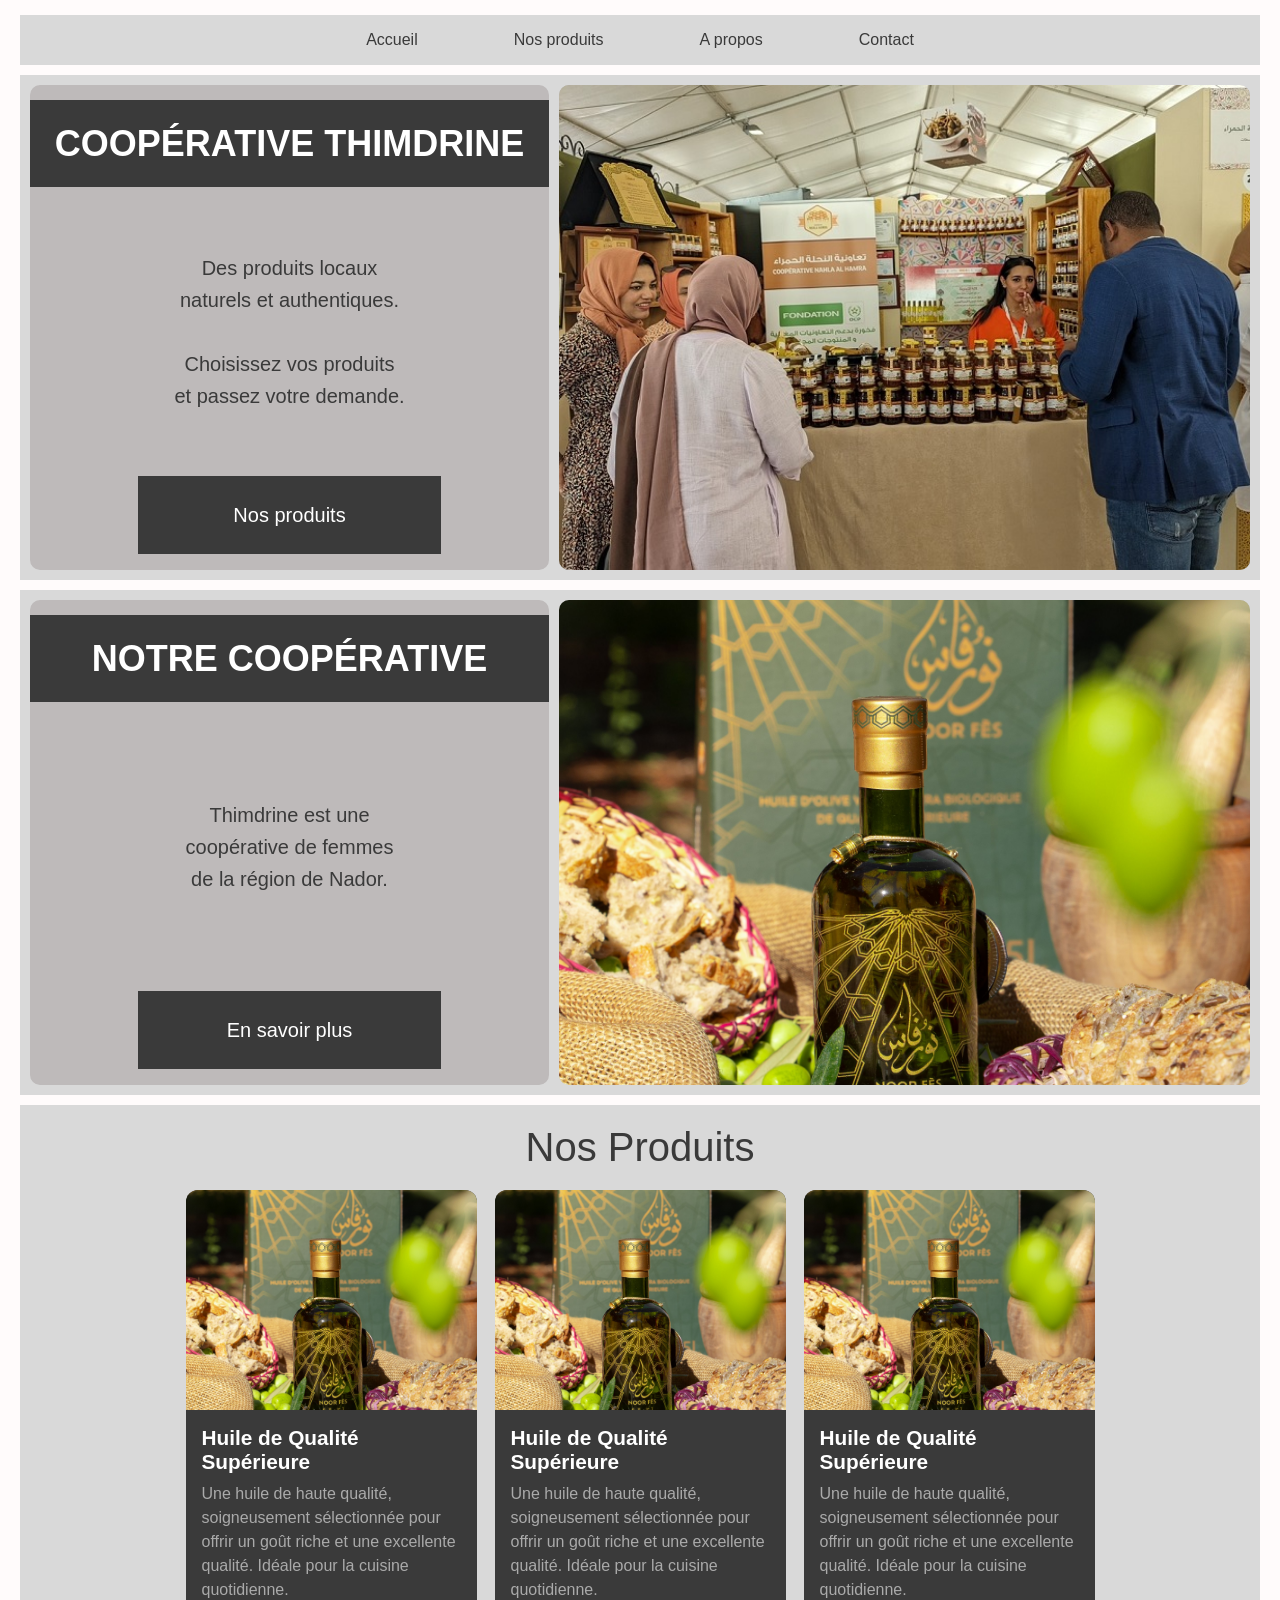
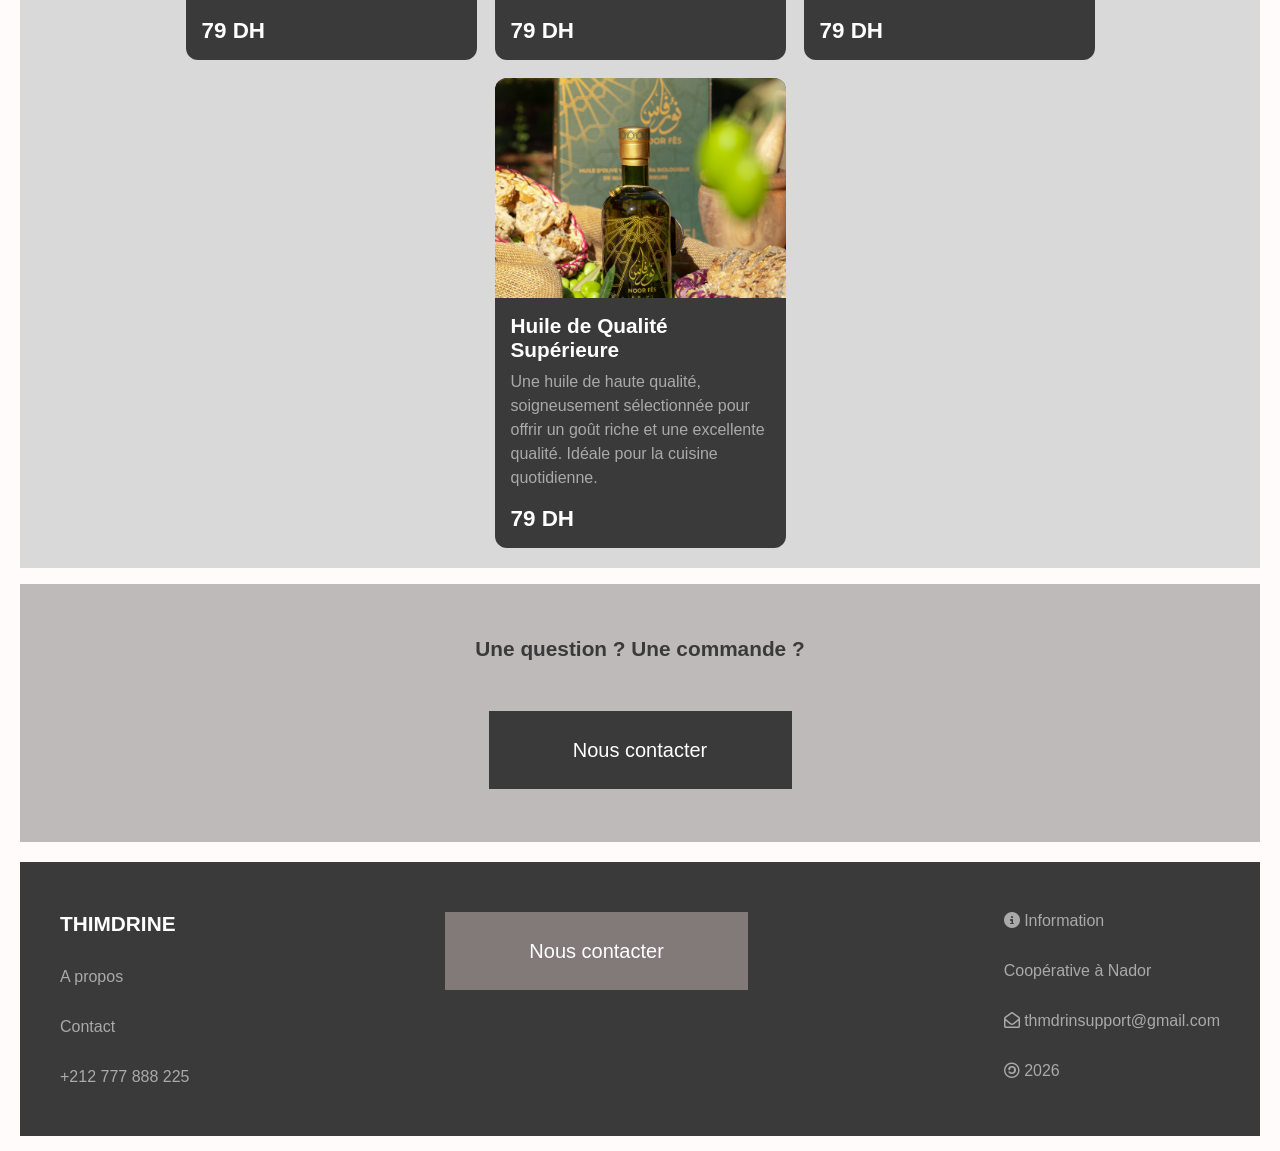
==== index.html @ dab17594 "chore: organize project structure (css, assets/images, docs)" ====
<!DOCTYPE html>
<html lang="fr">

<head>
    <meta charset="UTF-8">
    <meta name="viewport" content="width=device-width, initial-scale=1.0">
    <meta name="description" content="Coopérative Thimdrine : produits locaux, naturels et authentiques de la région de Nador.">
    <title>Accueil - Coopérative Thimdrine</title>
    <link rel="stylesheet" href="css/style.css">
    <link rel="stylesheet" href="https://cdnjs.cloudflare.com/ajax/libs/font-awesome/6.7.2/css/all.min.css">
</head>

<body>

    <header>
        <nav>
            <ul class="nav-list">
                <li><a href="index.html">Accueil</a></li>
                <li><a href="produits.html">Nos produits</a></li>
                <li><a href="apropos.html">A propos</a></li>
                <li><a href="contact.html">Contact</a></li>
            </ul>
        </nav>
    </header>

    <main>

        <section class="split">
            <div class="panel">
                <h1 class="panel-title">COOPÉRATIVE THIMDRINE</h1>
                <p class="panel-text">
                    Des produits locaux<br>
                    naturels et authentiques.<br><br>
                    Choisissez vos produits<br>
                    et passez votre demande.
                </p>
                <a class="btn" href="produits.html">Nos produits</a>
            </div>
            <div class="split-image">
                <img src="assets/images/cooperative-stand.png" alt="Produits de la coopérative Thimdrine" width="727" height="485">
            </div>
        </section>

        <section class="split">
            <div class="panel">
                <h2 class="panel-title">NOTRE COOPÉRATIVE</h2>
                <p class="panel-text">
                    Thimdrine est une<br>
                    coopérative de femmes<br>
                    de la région de Nador.
                </p>
                <a class="btn" href="apropos.html">En savoir plus</a>
            </div>
            <div class="split-image">
                <img src="assets/images/produits-huile.png" alt="Les femmes de la coopérative Thimdrine" width="727" height="485" loading="lazy">
            </div>
        </section>

        <section class="products">
            <h2 class="section-title">Nos Produits</h2>
            <div class="cards">

                <article class="card">
                    <img class="card-img" src="assets/images/produits-huile.png" alt="Huile de qualité supérieure" width="291" height="220" loading="lazy">
                    <h3 class="card-title">Huile de Qualité Supérieure</h3>
                    <p class="card-text">
                        Une huile de haute qualité, soigneusement sélectionnée pour offrir
                        un goût riche et une excellente qualité. Idéale pour la cuisine
                        quotidienne.
                    </p>
                    <p class="card-price">79 DH</p>
                </article>

                <article class="card">
                    <img class="card-img" src="assets/images/produits-huile.png" alt="Huile de qualité supérieure" width="291" height="220" loading="lazy">
                    <h3 class="card-title">Huile de Qualité Supérieure</h3>
                    <p class="card-text">
                        Une huile de haute qualité, soigneusement sélectionnée pour offrir
                        un goût riche et une excellente qualité. Idéale pour la cuisine
                        quotidienne.
                    </p>
                    <p class="card-price">79 DH</p>
                </article>

                <article class="card">
                    <img class="card-img" src="assets/images/produits-huile.png" alt="Huile de qualité supérieure" width="291" height="220" loading="lazy">
                    <h3 class="card-title">Huile de Qualité Supérieure</h3>
                    <p class="card-text">
                        Une huile de haute qualité, soigneusement sélectionnée pour offrir
                        un goût riche et une excellente qualité. Idéale pour la cuisine
                        quotidienne.
                    </p>
                    <p class="card-price">79 DH</p>
                </article>

                <article class="card">
                    <img class="card-img" src="assets/images/produits-huile.png" alt="Huile de qualité supérieure" width="291" height="220" loading="lazy">
                    <h3 class="card-title">Huile de Qualité Supérieure</h3>
                    <p class="card-text">
                        Une huile de haute qualité, soigneusement sélectionnée pour offrir
                        un goût riche et une excellente qualité. Idéale pour la cuisine
                        quotidienne.
                    </p>
                    <p class="card-price">79 DH</p>
                </article>

            </div>
        </section>

        <section class="cta">
            <h2 class="cta-title">Une question ? Une commande ?</h2>
            <a class="btn" href="contact.html">Nous contacter</a>
        </section>

    </main>

    <footer class="footer">

        <div class="footer-col">
            <div class="footer-logo">THIMDRINE</div>
            <a href="apropos.html">A propos</a>
            <a href="contact.html">Contact</a>
            <span>+212 777 888 225</span>
        </div>

        <div class="footer-col">
            <a class="btn btn-footer" href="contact.html">Nous contacter</a>
        </div>

        <div class="footer-col">
            <div><i class="fa-solid fa-circle-info"></i> Information</div>
            <div>Coopérative à Nador</div>
            <div><i class="fa-regular fa-envelope-open"></i> thmdrinsupport@gmail.com</div>
            <div><i class="fa-brands fa-creative-commons-sa"></i> 2026</div>
        </div>

    </footer>

</body>

</html>
---- css/style.css ----
:root {
    --gray-100: #FFFBFB;
    --gray-150: #D9D9D9;
    --gray-500: #BEBABA;
    --gray-600: #827979;
    --gray-800: #3A3A3A;
    --white: #FFFFFF;
    --text-light: #AAAAAA;
    --radius: 10px;
} 


* {
    box-sizing: border-box;
}

body {
    margin: 0 auto;
    padding: 15px 20px;
    max-width: 1300px;
    font-family: Arial, Helvetica, sans-serif;
    background-color: var(--gray-100);
    color: var(--gray-800);
}

img {
    display: block;
    max-width: 100%;
}

a {
    color: inherit;
    text-decoration: none;
}

ul {
    list-style: none;
    margin: 0;
    padding: 0;
}


.nav-list {
    background-color: var(--gray-150);
    min-height: 50px;
    display: flex;
    justify-content: center;
    align-items: center;
    flex-wrap: wrap;
    gap: 1rem 6rem;
}

.nav-list a.active {
    font-weight: bold;
    text-decoration: underline;
}


.btn {
    display: flex;
    justify-content: center;
    align-items: center;
    width: 303px;
    max-width: 100%;
    height: 78px;
    margin: 0 auto 1rem;
    border: none;
    background-color: var(--gray-800);
    color: var(--white);
    font-size: 20px;
    cursor: pointer;
}

.btn-footer {
    background-color: var(--gray-600);
    margin: 0;
}


.split {
    display: flex;
    flex-wrap: wrap;
    gap: 10px;
    margin-top: 10px;
    padding: 10px;
    background-color: var(--gray-150);
}

.panel {
    display: flex;
    flex-direction: column;
    justify-content: space-between;
    width: 519px;
    max-width: 100%;
    min-height: 485px;
    background-color: var(--gray-500);
    border-radius: var(--radius);
}

.panel-title {
    display: flex;
    justify-content: center;
    align-items: center;
    height: 87px;
    margin: 15px 0 0;
    background-color: var(--gray-800);
    color: var(--white);
    font-size: 36px;
    text-align: center;
}

.panel-text {
    padding: 20px;
    font-size: 20px;
    line-height: 1.6;
    text-align: center;
}

.split-image {
    flex: 1;
    min-width: 300px;
    height: 485px;
    background-color: var(--gray-500);
    border-radius: var(--radius);
}

.split-image img {
    width: 100%;
    height: 100%;
    object-fit: cover;
    border-radius: var(--radius);
}


.products {
    margin-top: 10px;
    padding: 20px;
    background-color: var(--gray-150);
}

.section-title {
    margin: 0 0 20px;
    font-size: 40px;
    font-weight: normal;
    text-align: center;
}

.cards {
    display: flex;
    flex-wrap: wrap;
    justify-content: center;
    gap: 18px;
}

.card {
    width: 291px;
    max-width: 100%;
    background-color: var(--gray-800);
    color: var(--white);
    border-radius: 12px;
    overflow: hidden;
    display: flex;
    flex-direction: column;
}

.card-img {
    width: 100%;
    height: 220px;
    object-fit: cover;
}

.card-title {
    margin: 0;
    padding: 1rem 1rem 0.5rem;
    font-size: 1.3rem;
}

.card-text {
    margin: 0;
    padding: 0 1rem;
    color: var(--text-light);
    line-height: 1.5;
    flex: 1;
}

.card-price {
    margin: 0;
    padding: 1rem;
    font-size: 1.4rem;
    font-weight: bold;
}


.cta {
    display: flex;
    flex-direction: column;
    justify-content: center;
    align-items: center;
    gap: 50px;
    min-height: 258px;
    margin-top: 16px;
    padding: 20px;
    background-color: var(--gray-500);
}

.cta-title {
    margin: 0;
    font-size: 1.3rem;
    text-align: center;
}

.cta .btn {
    margin: 0;
}


.footer {
    display: flex;
    flex-wrap: wrap;
    justify-content: space-between;
    gap: 2rem;
    margin-top: 20px;
    padding: 50px 40px;
    background-color: var(--gray-800);
    color: var(--text-light);
}

.footer-col {
    display: flex;
    flex-direction: column;
    gap: 2rem;
}

.footer-logo {
    font-size: 1.3rem;
    font-weight: bold;
    color: var(--white);
}


.page-title {
    margin: 10px 0 0;
    padding: 30px 20px;
    background-color: var(--gray-800);
    color: var(--white);
    font-size: 36px;
    text-align: center;
}

.card-btn {
    display: block;
    margin: 0 1rem 1rem;
    padding: 12px;
    background-color: var(--gray-600);
    color: var(--white);
    text-align: center;
}


.info-list {
    display: flex;
    flex-wrap: wrap;
    justify-content: center;
    gap: 18px;
    margin-top: 10px;
    padding: 20px;
    background-color: var(--gray-150);
}

.info-box {
    width: 380px;
    max-width: 100%;
    padding: 25px;
    background-color: var(--gray-500);
    border-radius: var(--radius);
    text-align: center;
}

.info-box h3 {
    margin: 0 0 10px;
    font-size: 1.3rem;
}

.info-box p {
    margin: 0;
    line-height: 1.5;
}


.contact {
    display: flex;
    flex-wrap: wrap;
    gap: 10px;
    margin-top: 10px;
    padding: 10px;
    background-color: var(--gray-150);
}

.contact-form {
    flex: 1;
    min-width: 300px;
    display: flex;
    flex-direction: column;
    gap: 15px;
    padding: 25px;
    background-color: var(--gray-500);
    border-radius: var(--radius);
}

.contact-form label {
    display: block;
    margin-bottom: 5px;
}


.contact-form input,
.contact-form textarea {
    width: 100%;
    padding: 12px;
    border: 1px solid var(--gray-600);
    border-radius: 5px;
    background-color: var(--gray-100);
    font-family: inherit;
    font-size: 16px;
    resize: none;
}

.contact-form .btn {
    margin: 0;
}

.contact-info {
    width: 519px;
    max-width: 100%;
    display: flex;
    flex-direction: column;
    gap: 2rem;
    padding: 30px;
    background-color: var(--gray-800);
    color: var(--white);
    border-radius: var(--radius);
}

.contact-info h2 {
    margin: 0;
    font-size: 1.5rem;
}

.contact-info p {
    margin: 0;
    color: var(--text-light);
    line-height: 1.5;
}

@media (max-width: 700px) {
    .nav-list {
        gap: 0.5rem 1.5rem;
        padding: 10px;
    }

    .panel-title {
        font-size: 24px;
    }

    .split-image {
        height: 300px;
    }

    .page-title {
        font-size: 26px;
    }

    .footer {
        padding: 30px 20px;
    }
}
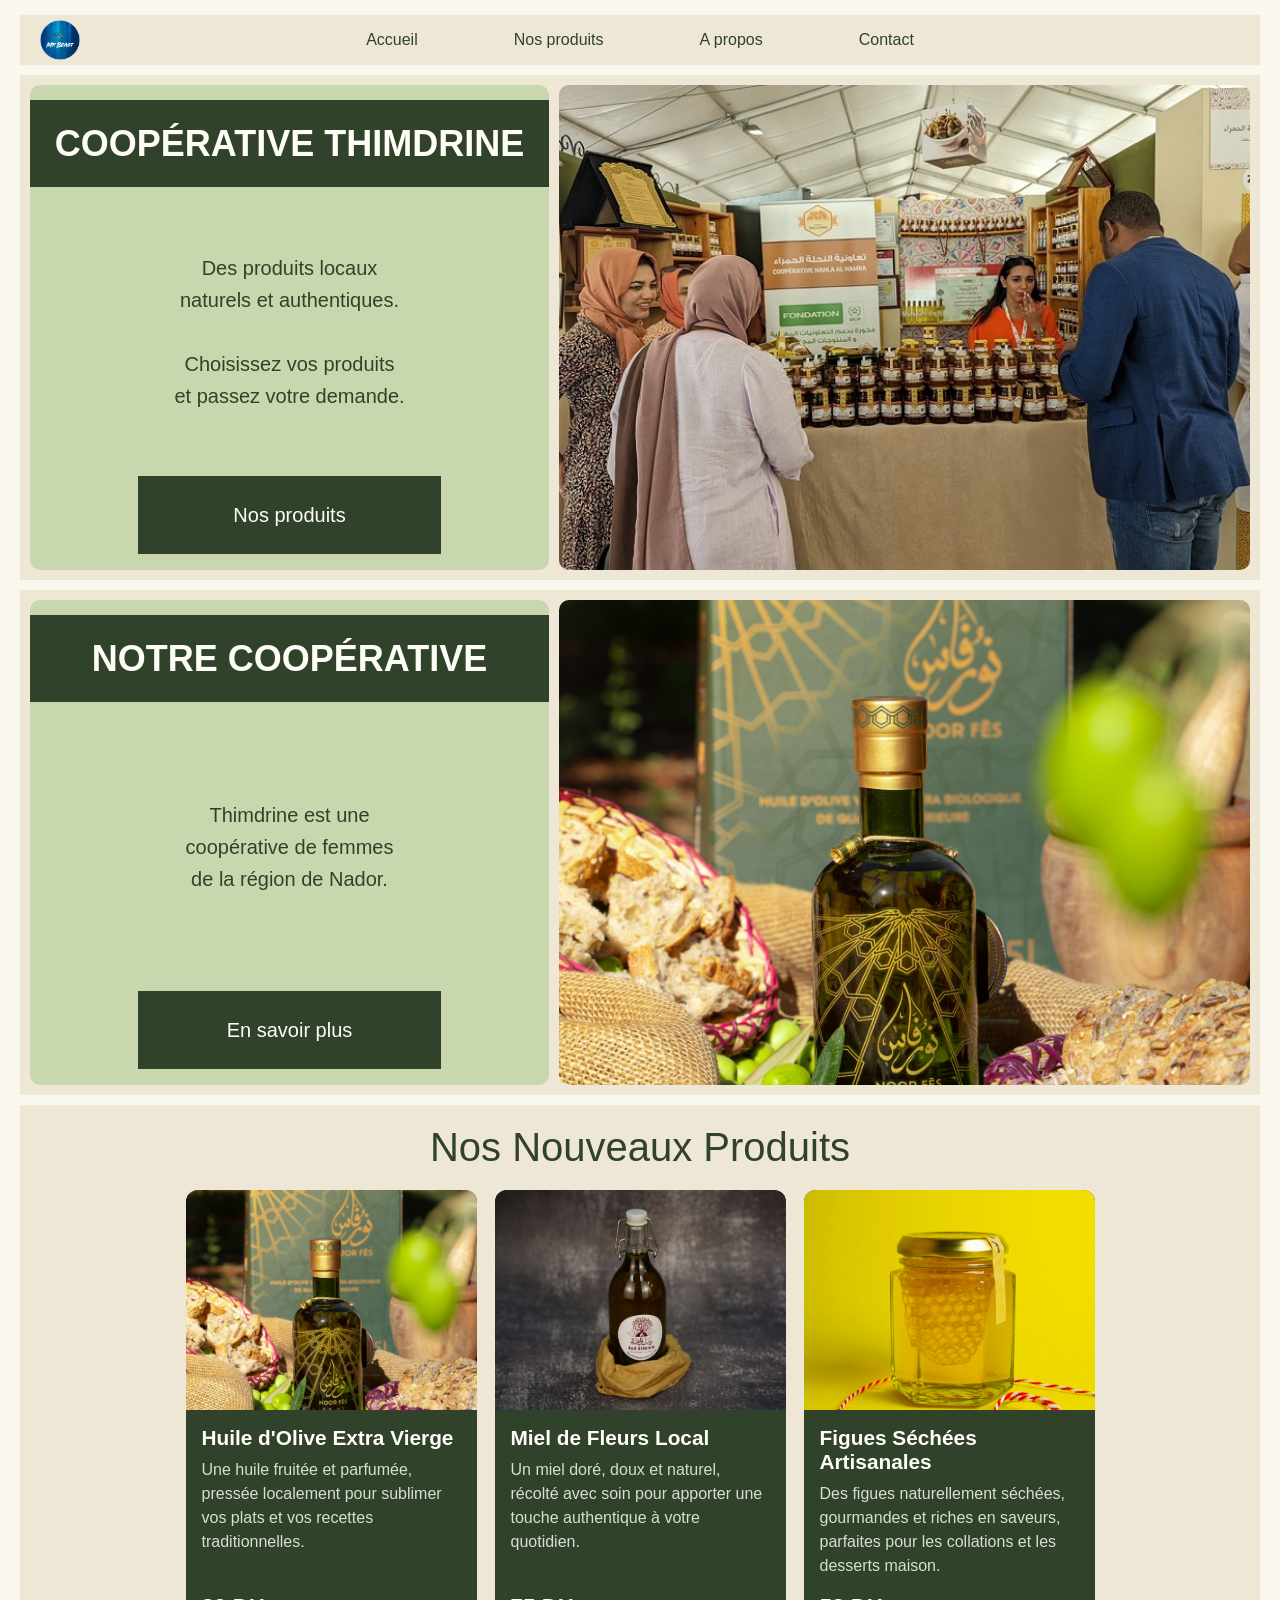
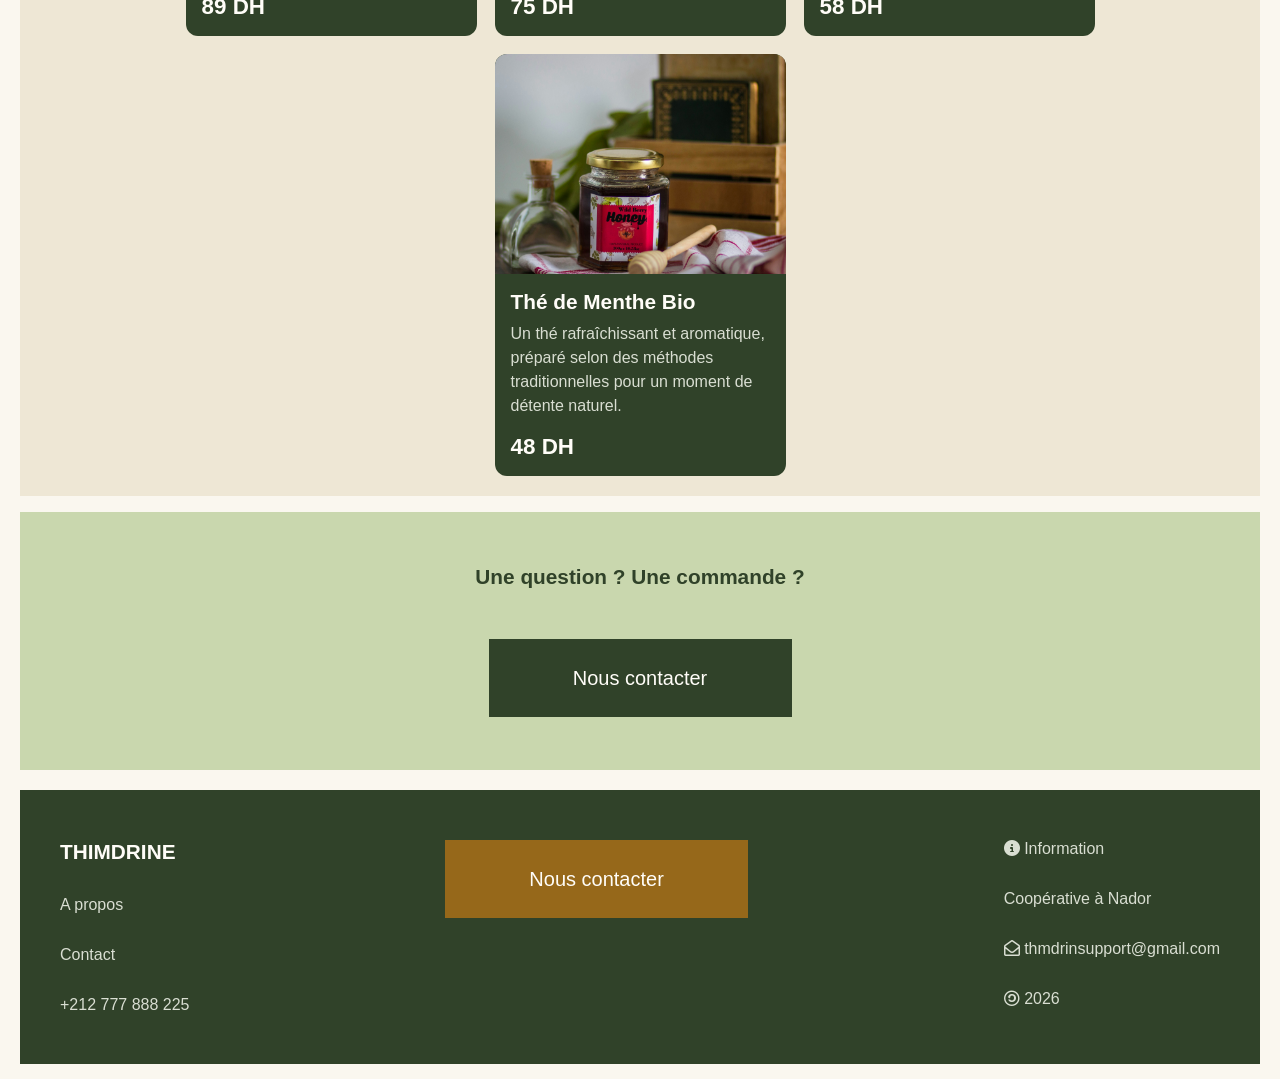
==== commit 88499db3: "ajouter les images produit" ====
--- a/index.html
+++ b/index.html
@@ -13,8 +13,12 @@
 <body>
 
     <header>
+       
         <nav>
             <ul class="nav-list">
+                 <li class="nav-logo">
+                    <a href="index.html"><img src="assets/images/logo.png" alt="Thimdrine - Accueil" width="160" height="40"></a>
+                </li>
                 <li><a href="index.html">Accueil</a></li>
                 <li><a href="produits.html">Nos produits</a></li>
                 <li><a href="apropos.html">A propos</a></li>
@@ -57,51 +61,47 @@
         </section>
 
         <section class="products">
-            <h2 class="section-title">Nos Produits</h2>
+            <h2 class="section-title">Nos Nouveaux Produits</h2>
             <div class="cards">
 
                 <article class="card">
-                    <img class="card-img" src="assets/images/produits-huile.png" alt="Huile de qualité supérieure" width="291" height="220" loading="lazy">
-                    <h3 class="card-title">Huile de Qualité Supérieure</h3>
+                    <img class="card-img" src="assets/images/produits-huile.png" alt="Huile d'olive extra vierge" width="291" height="220" loading="lazy">
+                    <h3 class="card-title">Huile d'Olive Extra Vierge</h3>
                     <p class="card-text">
-                        Une huile de haute qualité, soigneusement sélectionnée pour offrir
-                        un goût riche et une excellente qualité. Idéale pour la cuisine
-                        quotidienne.
+                        Une huile fruitée et parfumée, pressée localement pour sublimer
+                        vos plats et vos recettes traditionnelles.
                     </p>
-                    <p class="card-price">79 DH</p>
+                    <p class="card-price">89 DH</p>
                 </article>
 
                 <article class="card">
-                    <img class="card-img" src="assets/images/produits-huile.png" alt="Huile de qualité supérieure" width="291" height="220" loading="lazy">
-                    <h3 class="card-title">Huile de Qualité Supérieure</h3>
+                    <img class="card-img" src="assets/images/ashish-sam-GRdZAZwV8QU-unsplash.jpg" alt="Miel de fleurs de la région" width="291" height="220" loading="lazy">
+                    <h3 class="card-title">Miel de Fleurs Local</h3>
                     <p class="card-text">
-                        Une huile de haute qualité, soigneusement sélectionnée pour offrir
-                        un goût riche et une excellente qualité. Idéale pour la cuisine
-                        quotidienne.
+                        Un miel doré, doux et naturel, récolté avec soin pour apporter
+                        une touche authentique à votre quotidien.
                     </p>
-                    <p class="card-price">79 DH</p>
+                    <p class="card-price">75 DH</p>
                 </article>
 
                 <article class="card">
-                    <img class="card-img" src="assets/images/produits-huile.png" alt="Huile de qualité supérieure" width="291" height="220" loading="lazy">
-                    <h3 class="card-title">Huile de Qualité Supérieure</h3>
+                    <img class="card-img" src="assets/images/cristina-pop-tgQr056Qx6g-unsplash.jpg" alt="Figues séchées artisanales" width="291" height="220" loading="lazy">
+                    <h3 class="card-title">Figues Séchées Artisanales</h3>
                     <p class="card-text">
-                        Une huile de haute qualité, soigneusement sélectionnée pour offrir
-                        un goût riche et une excellente qualité. Idéale pour la cuisine
-                        quotidienne.
+                        Des figues naturellement séchées, gourmandes et riches en saveurs,
+                        parfaites pour les collations et les desserts maison.
                     </p>
-                    <p class="card-price">79 DH</p>
+                    <p class="card-price">58 DH</p>
                 </article>
 
                 <article class="card">
-                    <img class="card-img" src="assets/images/produits-huile.png" alt="Huile de qualité supérieure" width="291" height="220" loading="lazy">
-                    <h3 class="card-title">Huile de Qualité Supérieure</h3>
+                    <img class="card-img" src="assets/images/naina-pahuja-5PyTy8sV_cE-unsplash.jpg" alt="Thé de menthe biologique" width="291" height="220" loading="lazy">
+                    <h3 class="card-title">Thé de Menthe Bio</h3>
                     <p class="card-text">
-                        Une huile de haute qualité, soigneusement sélectionnée pour offrir
-                        un goût riche et une excellente qualité. Idéale pour la cuisine
-                        quotidienne.
+                        Un thé rafraîchissant et aromatique, préparé selon des méthodes
+                        traditionnelles pour un moment de détente naturel.
                     </p>
-                    <p class="card-price">79 DH</p>
+                    <p class="card-price">48 DH</p>
                 </article>
 
             </div>
--- a/css/style.css
+++ b/css/style.css
@@ -1,14 +1,13 @@
-
- :root {
-    --gray-100: #FFFBFB;
-    --gray-150: #D9D9D9;
-    --gray-500: #BEBABA;
-    --gray-600: #827979;
-    --gray-800: #3A3A3A;
-    --white: #FFFFFF;
-    --text-light: #AAAAAA;
+:root {
+    --gray-100: #FAF7EF;
+    --gray-150: #EEE7D5;
+    --gray-500: #c9d7ae;
+    --gray-600: #96681A;
+    --gray-800: #304229;
+    --white: #FFFDF8;
+    --text-light: #D9DED2;
     --radius: 10px;
-} 
+}
 
 
 * {
@@ -24,6 +23,14 @@
     color: var(--gray-800);
 }
 
+
+header {
+    position: sticky;
+    top: 0;
+
+}
+
+
 img {
     display: block;
     max-width: 100%;
@@ -41,6 +48,7 @@
 }
 
 
+
 .nav-list {
     background-color: var(--gray-150);
     min-height: 50px;
@@ -49,7 +57,33 @@
     align-items: center;
     flex-wrap: wrap;
     gap: 1rem 6rem;
-}
+    position: relative;
+
+}
+
+.nav-logo {
+    position: absolute;
+    left: 20px;
+    top: 50%;
+    transform: translateY(-50%);
+}
+
+.nav-logo img {
+    height: 40px;
+    width: auto;
+}
+
+
+@media (max-width: 1000px) {
+    .nav-logo {
+        position: static;
+        transform: none;
+        width: 100%;
+        display: flex;
+        justify-content: center;
+    }
+}
+
 
 .nav-list a.active {
     font-weight: bold;
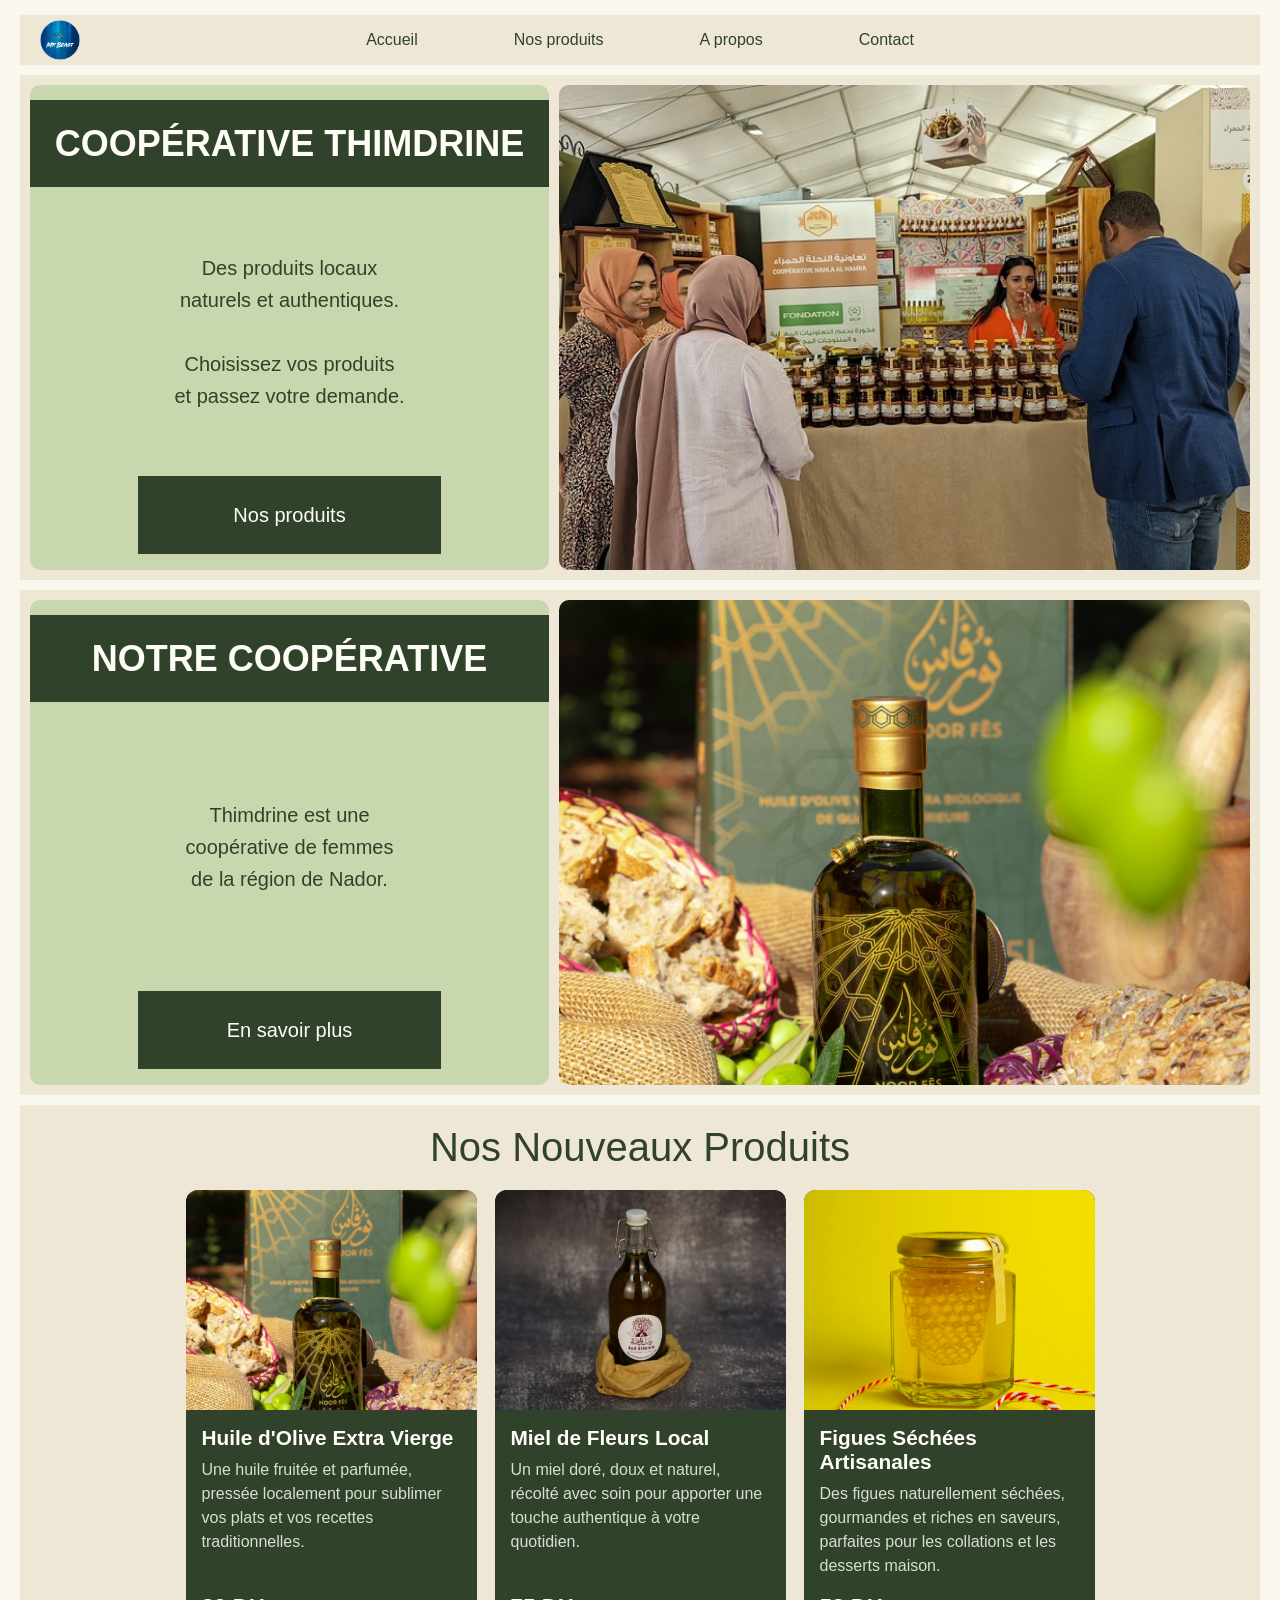
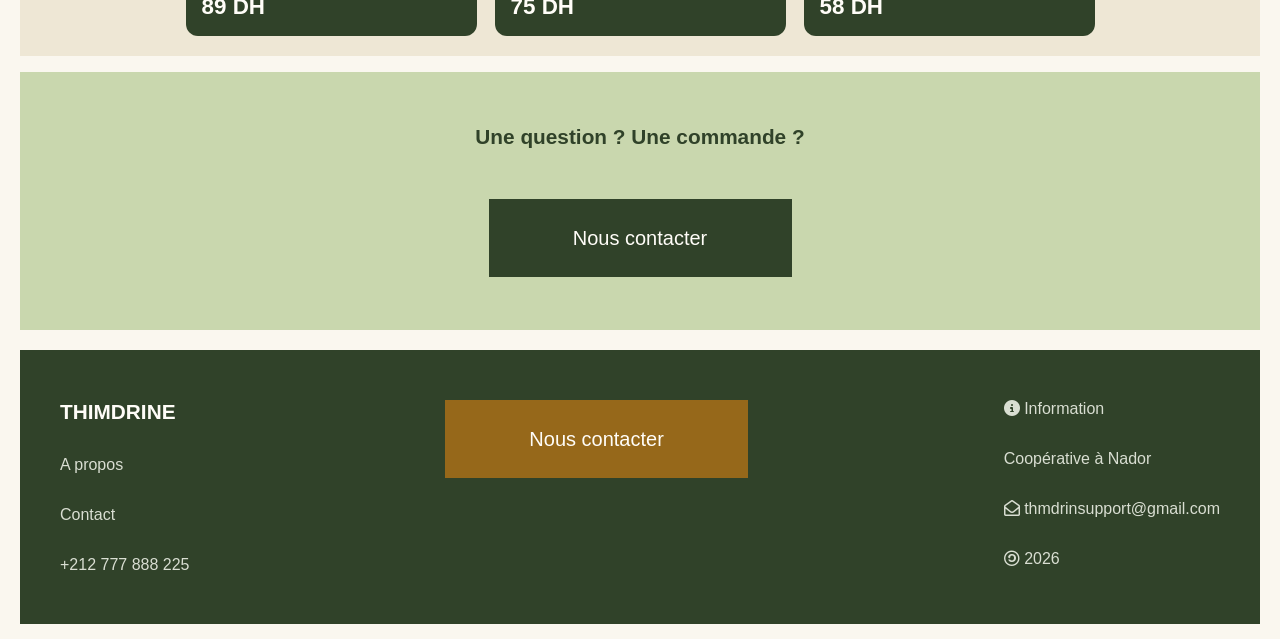
==== commit 73fc5c12: "ajouter file Readme  && fixed index | produit" ====
--- a/index.html
+++ b/index.html
@@ -63,7 +63,6 @@
         <section class="products">
             <h2 class="section-title">Nos Nouveaux Produits</h2>
             <div class="cards">
-
                 <article class="card">
                     <img class="card-img" src="assets/images/produits-huile.png" alt="Huile d'olive extra vierge" width="291" height="220" loading="lazy">
                     <h3 class="card-title">Huile d'Olive Extra Vierge</h3>
@@ -93,17 +92,6 @@
                     </p>
                     <p class="card-price">58 DH</p>
                 </article>
-
-                <article class="card">
-                    <img class="card-img" src="assets/images/naina-pahuja-5PyTy8sV_cE-unsplash.jpg" alt="Thé de menthe biologique" width="291" height="220" loading="lazy">
-                    <h3 class="card-title">Thé de Menthe Bio</h3>
-                    <p class="card-text">
-                        Un thé rafraîchissant et aromatique, préparé selon des méthodes
-                        traditionnelles pour un moment de détente naturel.
-                    </p>
-                    <p class="card-price">48 DH</p>
-                </article>
-
             </div>
         </section>
 
--- a/css/style.css
+++ b/css/style.css
@@ -348,7 +348,8 @@
 }
 
 
-.contact-form input,
+.contact-form input:not([type="checkbox"]),
+.contact-form select,
 .contact-form textarea {
     width: 100%;
     padding: 12px;
@@ -357,8 +358,8 @@
     background-color: var(--gray-100);
     font-family: inherit;
     font-size: 16px;
-    resize: none;
-}
+}
+
 
 .contact-form .btn {
     margin: 0;
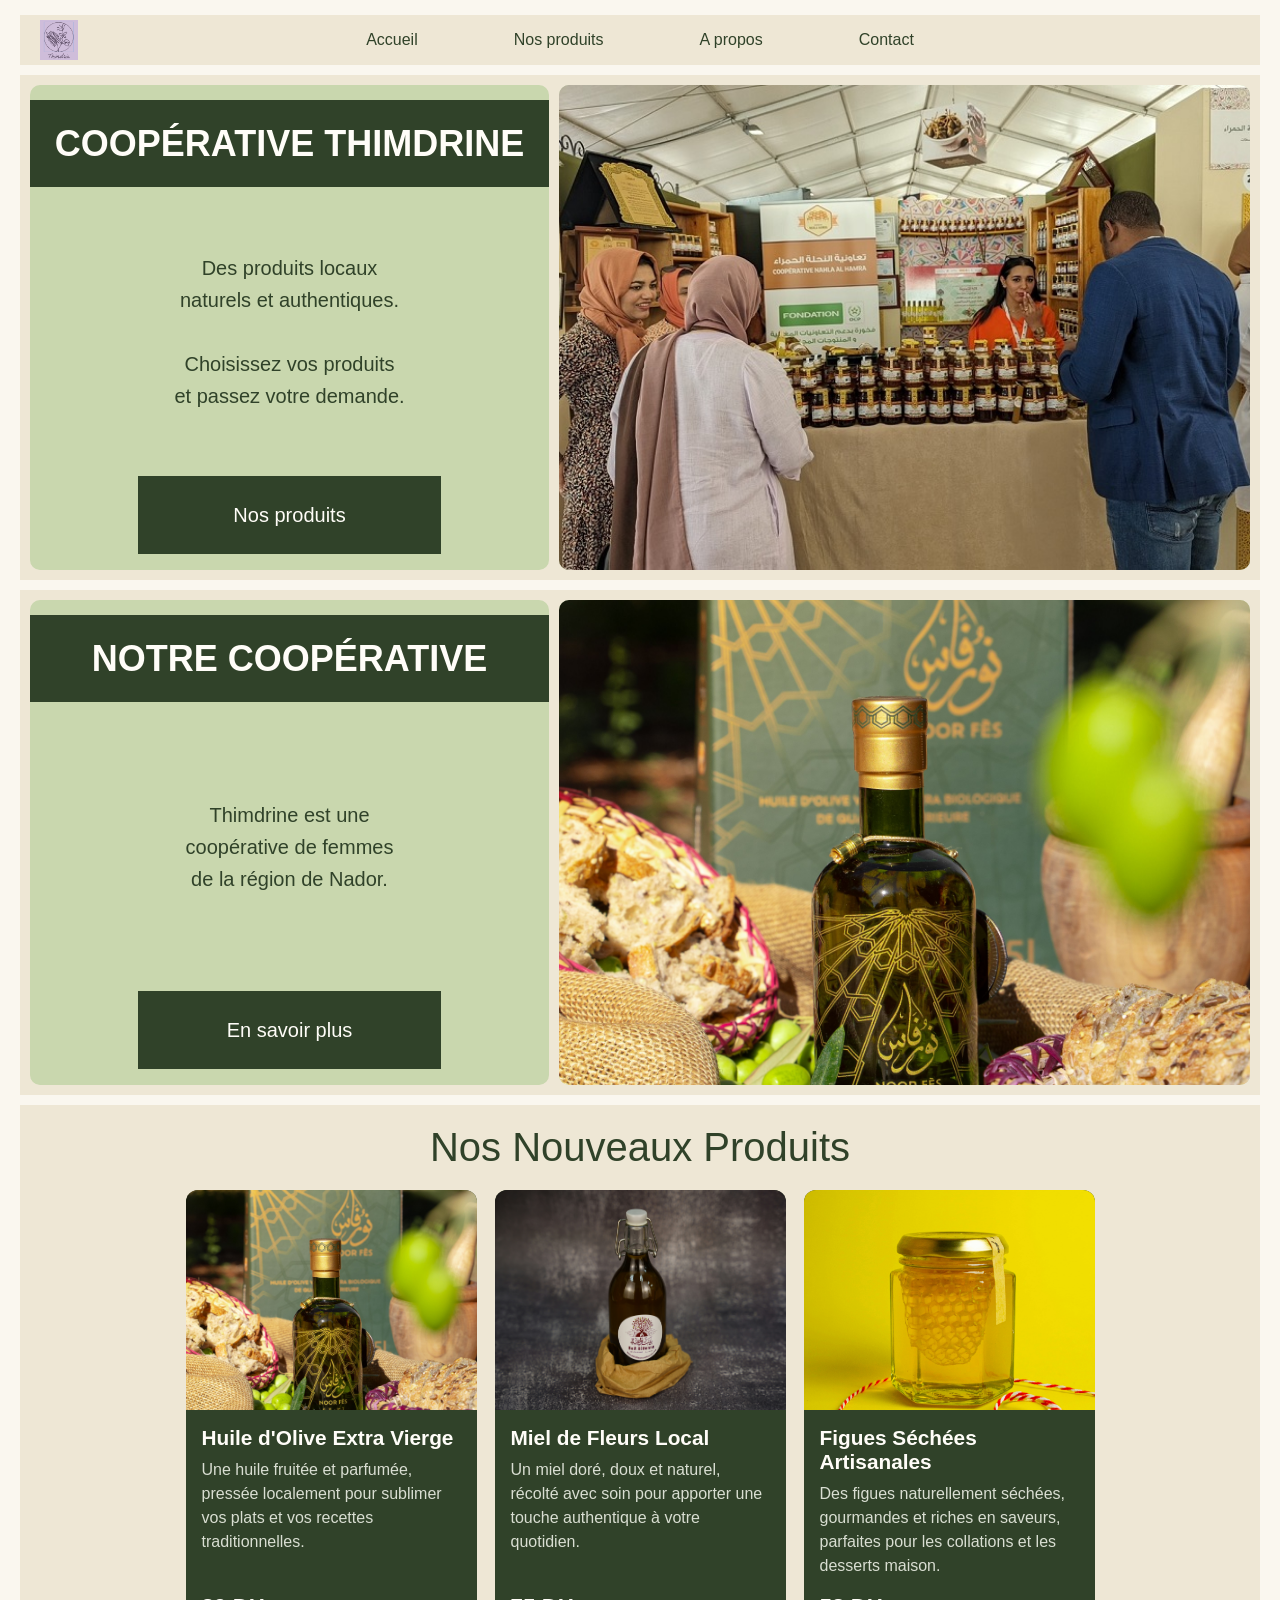
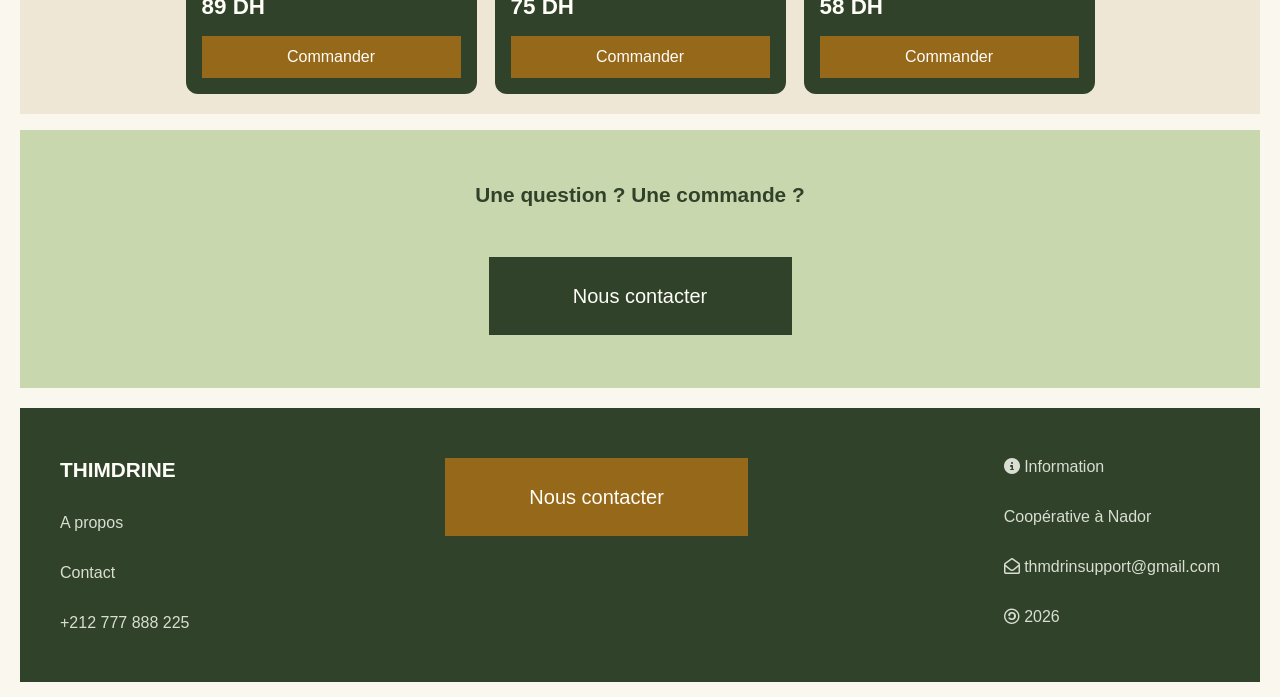
==== commit 0e8222b1: "la dernier Commit" ====
--- a/index.html
+++ b/index.html
@@ -17,7 +17,7 @@
         <nav>
             <ul class="nav-list">
                  <li class="nav-logo">
-                    <a href="index.html"><img src="assets/images/logo.png" alt="Thimdrine - Accueil" width="160" height="40"></a>
+                    <a href="index.html"><img src="assets/images/lg.png" alt="Thimdrine - Accueil" width="160" height="40"></a>
                 </li>
                 <li><a href="index.html">Accueil</a></li>
                 <li><a href="produits.html">Nos produits</a></li>
@@ -71,6 +71,8 @@
                         vos plats et vos recettes traditionnelles.
                     </p>
                     <p class="card-price">89 DH</p>
+                     <a class="card-btn" href="contact.html">Commander</a>
+
                 </article>
 
                 <article class="card">
@@ -81,6 +83,8 @@
                         une touche authentique à votre quotidien.
                     </p>
                     <p class="card-price">75 DH</p>
+                    <a class="card-btn" href="contact.html">Commander</a>
+
                 </article>
 
                 <article class="card">
@@ -91,6 +95,8 @@
                         parfaites pour les collations et les desserts maison.
                     </p>
                     <p class="card-price">58 DH</p>
+                    <a class="card-btn" href="contact.html">Commander</a>
+
                 </article>
             </div>
         </section>
